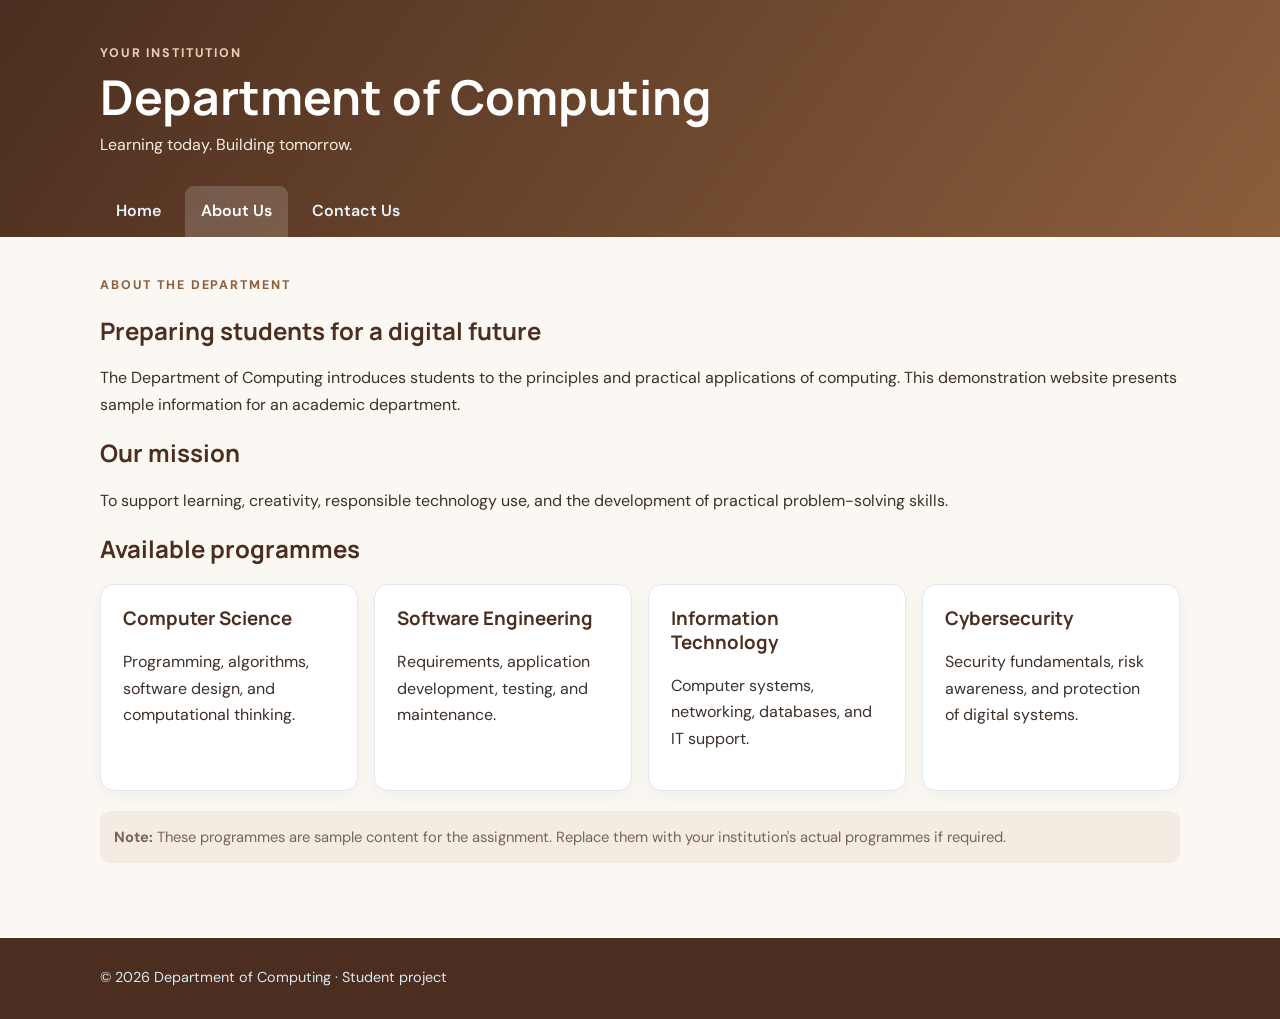
==== about.html @ 6810c6f0 "Add initial department website" ====
<!DOCTYPE html>
<html lang="en">
<head>
  <meta charset="UTF-8">
  <meta name="viewport" content="width=device-width, initial-scale=1.0">
  <title>Department of Computing | About Us</title>
  <link rel="stylesheet" href="style.css">
</head>
<body>
  <header class="site-header">
    <div class="container">
      <p class="eyebrow">YOUR INSTITUTION</p>
      <h1>Department of Computing</h1>
      <p>Learning today. Building tomorrow.</p>
      <nav aria-label="Main navigation">
        <a href="index.html">Home</a>
        <a class="active" href="about.html">About Us</a>
        <a href="contact.html">Contact Us</a>
      </nav>
    </div>
  </header>
  <main class="container page-content">
    <p class="eyebrow">ABOUT THE DEPARTMENT</p>
    <h2>Preparing students for a digital future</h2>
    <p>The Department of Computing introduces students to the principles and practical applications of computing. This demonstration website presents sample information for an academic department.</p>
    <h2>Our mission</h2>
    <p>To support learning, creativity, responsible technology use, and the development of practical problem-solving skills.</p>
    <h2>Available programmes</h2>
    <div class="cards">
      <article class="card"><h3>Computer Science</h3><p>Programming, algorithms, software design, and computational thinking.</p></article>
      <article class="card"><h3>Software Engineering</h3><p>Requirements, application development, testing, and maintenance.</p></article>
      <article class="card"><h3>Information Technology</h3><p>Computer systems, networking, databases, and IT support.</p></article>
      <article class="card"><h3>Cybersecurity</h3><p>Security fundamentals, risk awareness, and protection of digital systems.</p></article>
    </div>
    <p class="note"><strong>Note:</strong> These programmes are sample content for the assignment. Replace them with your institution's actual programmes if required.</p>
  </main>
  <footer><div class="container"><p>© 2026 Department of Computing · Student project</p></div></footer>
</body>
</html>
---- style.css ----
@import url('https://fonts.googleapis.com/css2?family=DM+Sans:wght@400;500;600;700&family=Manrope:wght@600;700;800&display=swap');
:root { --navy:#4b2e1f; --blue:#7b4b2a; --cyan:#f2e5d8; --paper:#fbf7f2; --ink:#3d3028; --muted:#75665b; --white:#fff; }
* { box-sizing:border-box; }
body { margin:0; font-family:'DM Sans',Arial,sans-serif; color:var(--ink); line-height:1.65; background:var(--paper); }
.container { width:min(1080px, 92%); margin:0 auto; }
.site-header { color:var(--white); background:linear-gradient(125deg,#4b2e1f,#8b5e3c); padding:38px 0 0; }
.site-header h1 { font-family:Manrope,Arial,sans-serif; font-size:clamp(1.8rem,5vw,3rem); line-height:1.15; margin:5px 0 8px; }
.site-header p { margin:5px 0 22px; color:#f8eee5; }
.eyebrow { font-size:.78rem; letter-spacing:.15em; font-weight:700; color:#8b5e3c; }
.site-header .eyebrow { color:#ead0b8; margin-bottom:4px; }
nav { display:flex; flex-wrap:wrap; gap:8px; margin-top:28px; }
nav a { color:#eaf4ff; text-decoration:none; padding:12px 16px; border-radius:9px 9px 0 0; font-weight:600; }
nav a:hover, nav a.active { background:rgba(255,255,255,.17); color:#fff; }
.hero { margin:32px 0; padding:clamp(28px,6vw,64px); border-radius:22px; background:var(--cyan); }
.hero h2 { font-family:Manrope,Arial,sans-serif; font-size:clamp(2rem,5vw,3.2rem); line-height:1.15; max-width:720px; margin:8px 0 16px; color:var(--navy); }
.hero p:not(.eyebrow) { max-width:650px; }
.button, button { display:inline-block; border:0; border-radius:9px; background:var(--blue); color:#fff; padding:12px 18px; font:inherit; font-weight:700; text-decoration:none; cursor:pointer; }
.button { margin-top:12px; }
.section, .page-content { padding:26px 0 40px; }
h2, h3 { font-family:Manrope,Arial,sans-serif; color:var(--navy); line-height:1.25; }
.cards { display:grid; grid-template-columns:repeat(auto-fit,minmax(min(100%,220px),1fr)); gap:16px; margin:20px 0; }
.card, .contact-panel { background:#fff; border:1px solid #e0e8ef; border-radius:14px; padding:22px; box-shadow:0 5px 18px rgba(16,42,67,.04); }
.card h3 { margin-top:0; }
.callout { border-top:1px solid #dce5ed; }
.text-link { color:var(--blue); font-weight:700; text-decoration:none; }
.note { color:var(--muted); font-size:.92rem; background:#f4ebe2; padding:14px; border-radius:10px; }
form { max-width:620px; display:grid; gap:10px; margin:18px 0; }
label { font-weight:700; }
input, textarea { width:100%; padding:12px; border:1px solid #c9d5df; border-radius:8px; font:inherit; background:#fff; }
input:focus, textarea:focus { outline:2px solid #80cbc4; border-color:#8b5e3c; }
footer { background:var(--navy); color:#d9e8f5; padding:14px 0; margin-top:20px; font-size:.9rem; }
@media (max-width:520px) { .site-header { padding-top:26px; } nav { gap:2px; } nav a { padding:10px; font-size:.93rem; } .hero { border-radius:14px; } }
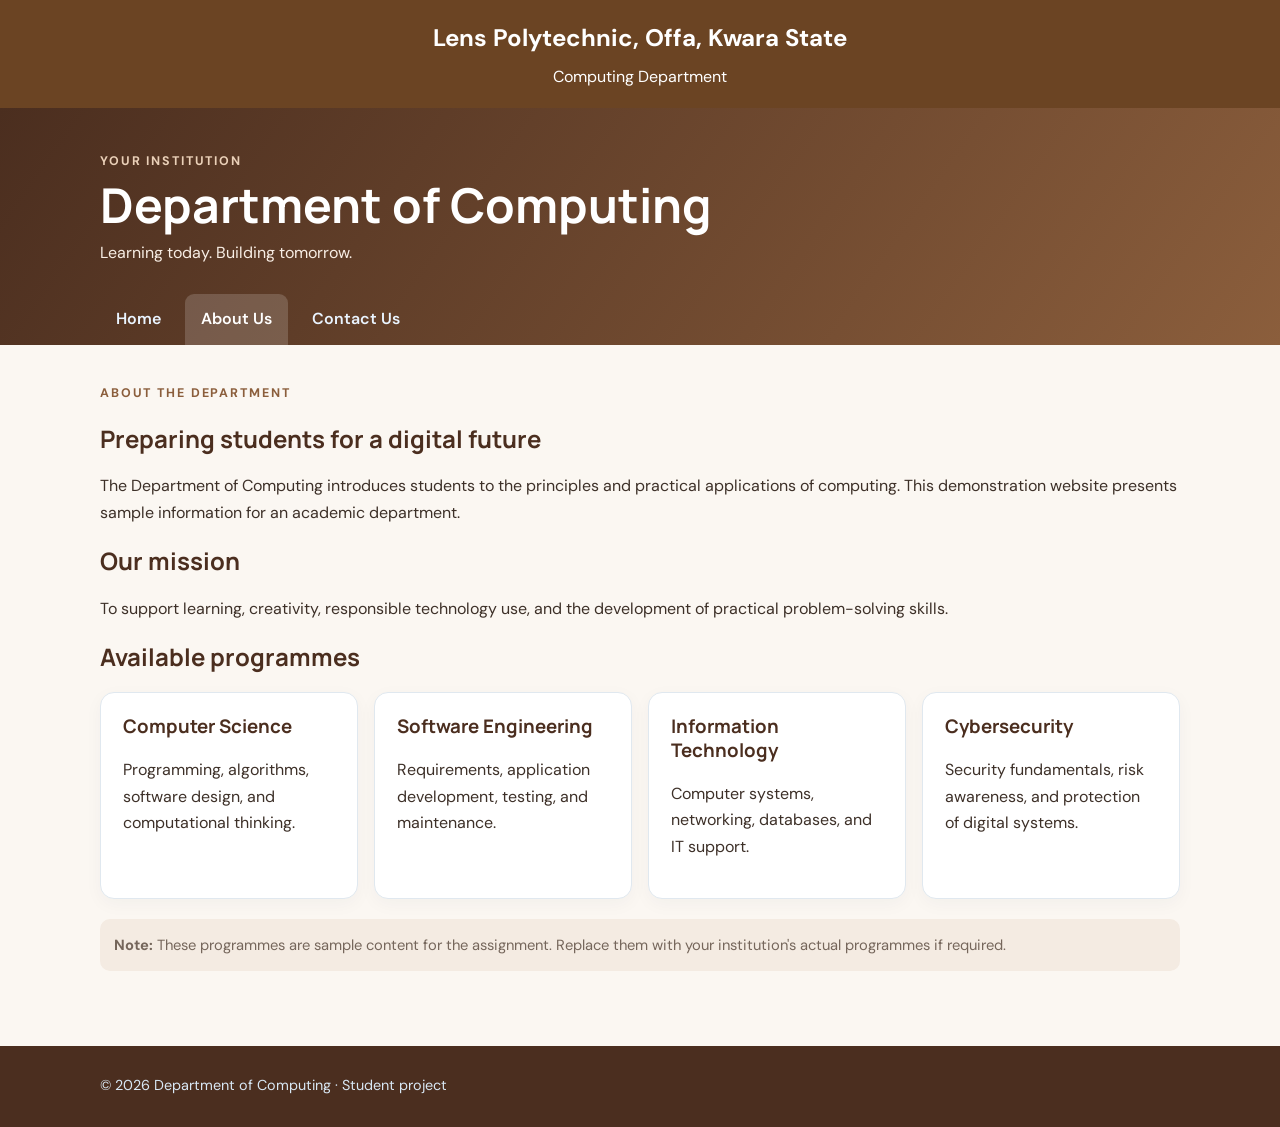
==== commit e37c02e4: "Add institution name to website" ====
--- a/about.html
+++ b/about.html
@@ -7,6 +7,10 @@
   <link rel="stylesheet" href="style.css">
 </head>
 <body>
+  <header class="institution-header">
+    <h1>Lens Polytechnic, Offa, Kwara State</h1>
+    <p>Computing Department</p>
+  </header>
   <header class="site-header">
     <div class="container">
       <p class="eyebrow">YOUR INSTITUTION</p>
--- a/style.css
+++ b/style.css
@@ -30,3 +30,20 @@
 input:focus, textarea:focus { outline:2px solid #80cbc4; border-color:#8b5e3c; }
 footer { background:var(--navy); color:#d9e8f5; padding:14px 0; margin-top:20px; font-size:.9rem; }
 @media (max-width:520px) { .site-header { padding-top:26px; } nav { gap:2px; } nav a { padding:10px; font-size:.93rem; } .hero { border-radius:14px; } }
+
+.institution-header {
+  background: #6B4423;
+  color: #fff;
+  text-align: center;
+  padding: 18px 12px;
+}
+
+.institution-header h1 {
+  margin: 0;
+  font-size: 1.5rem;
+}
+
+.institution-header p {
+  margin: 6px 0 0;
+  font-size: 1rem;
+}
